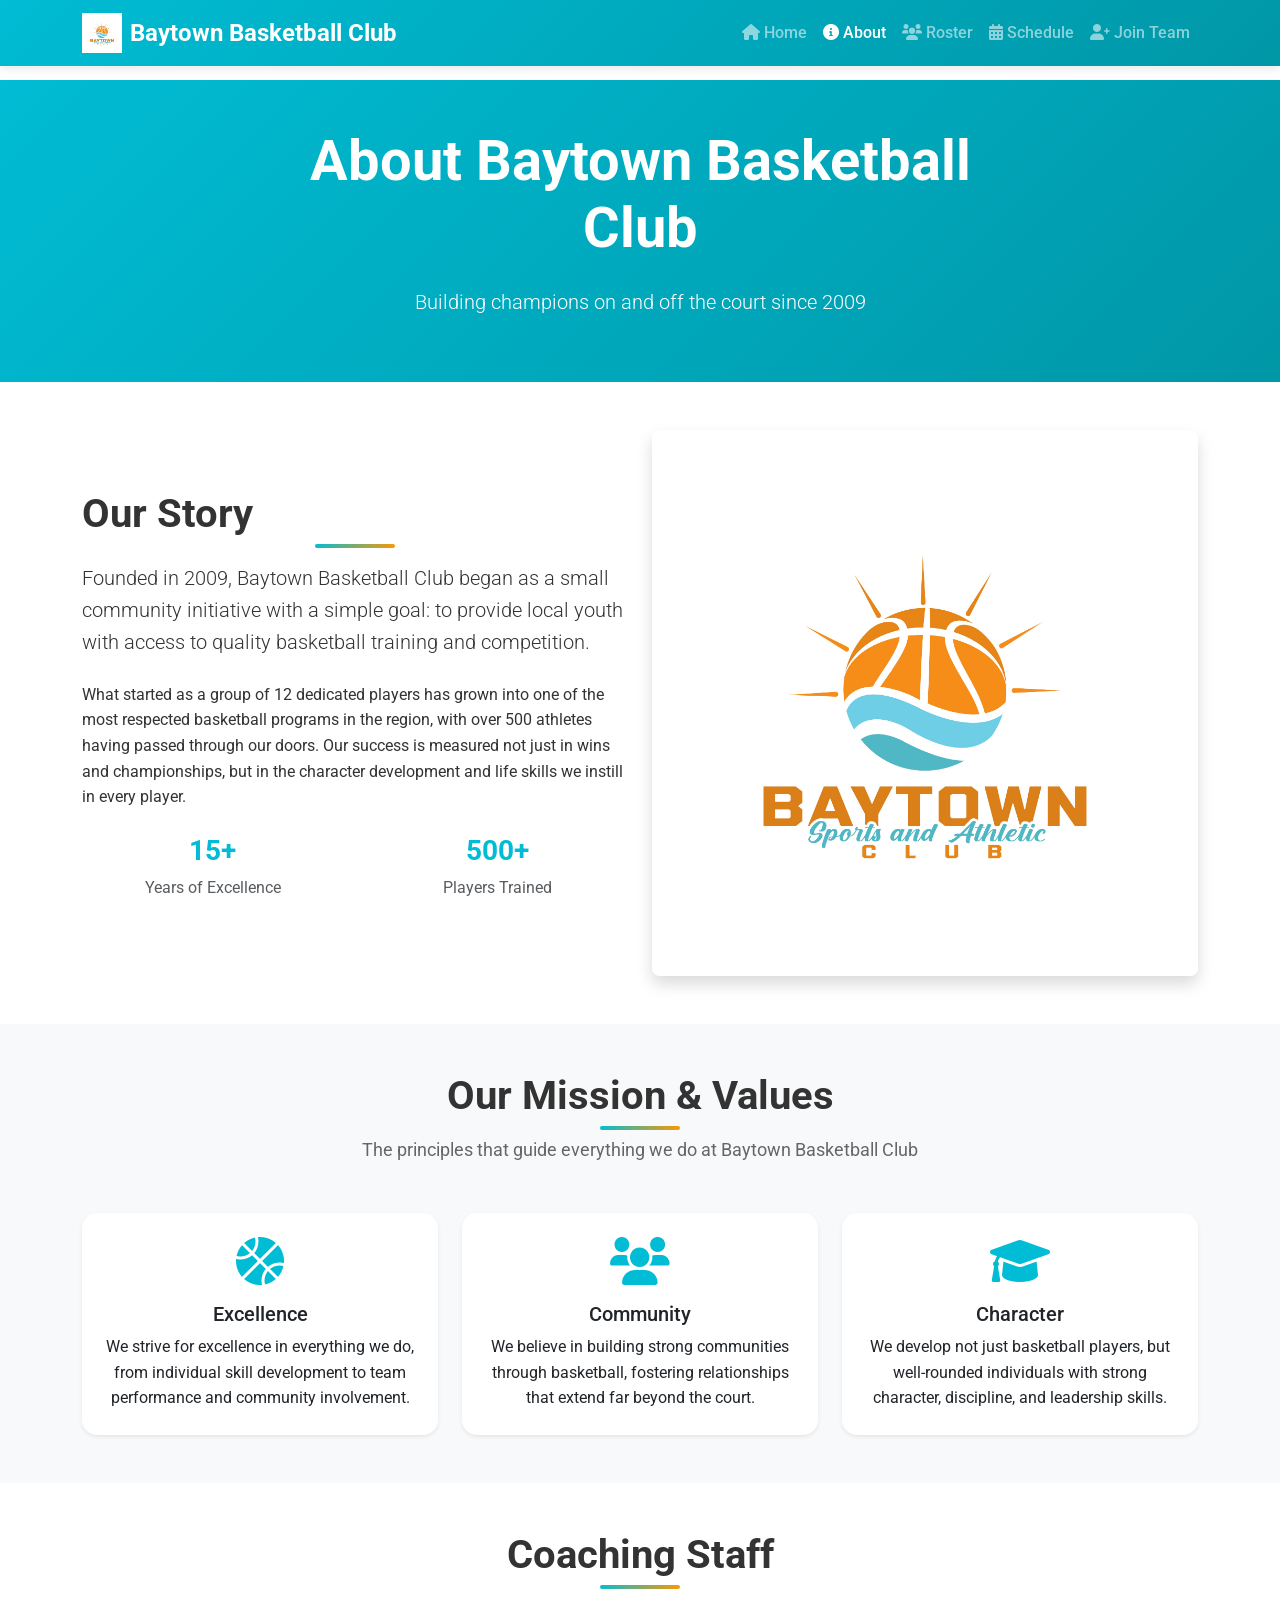
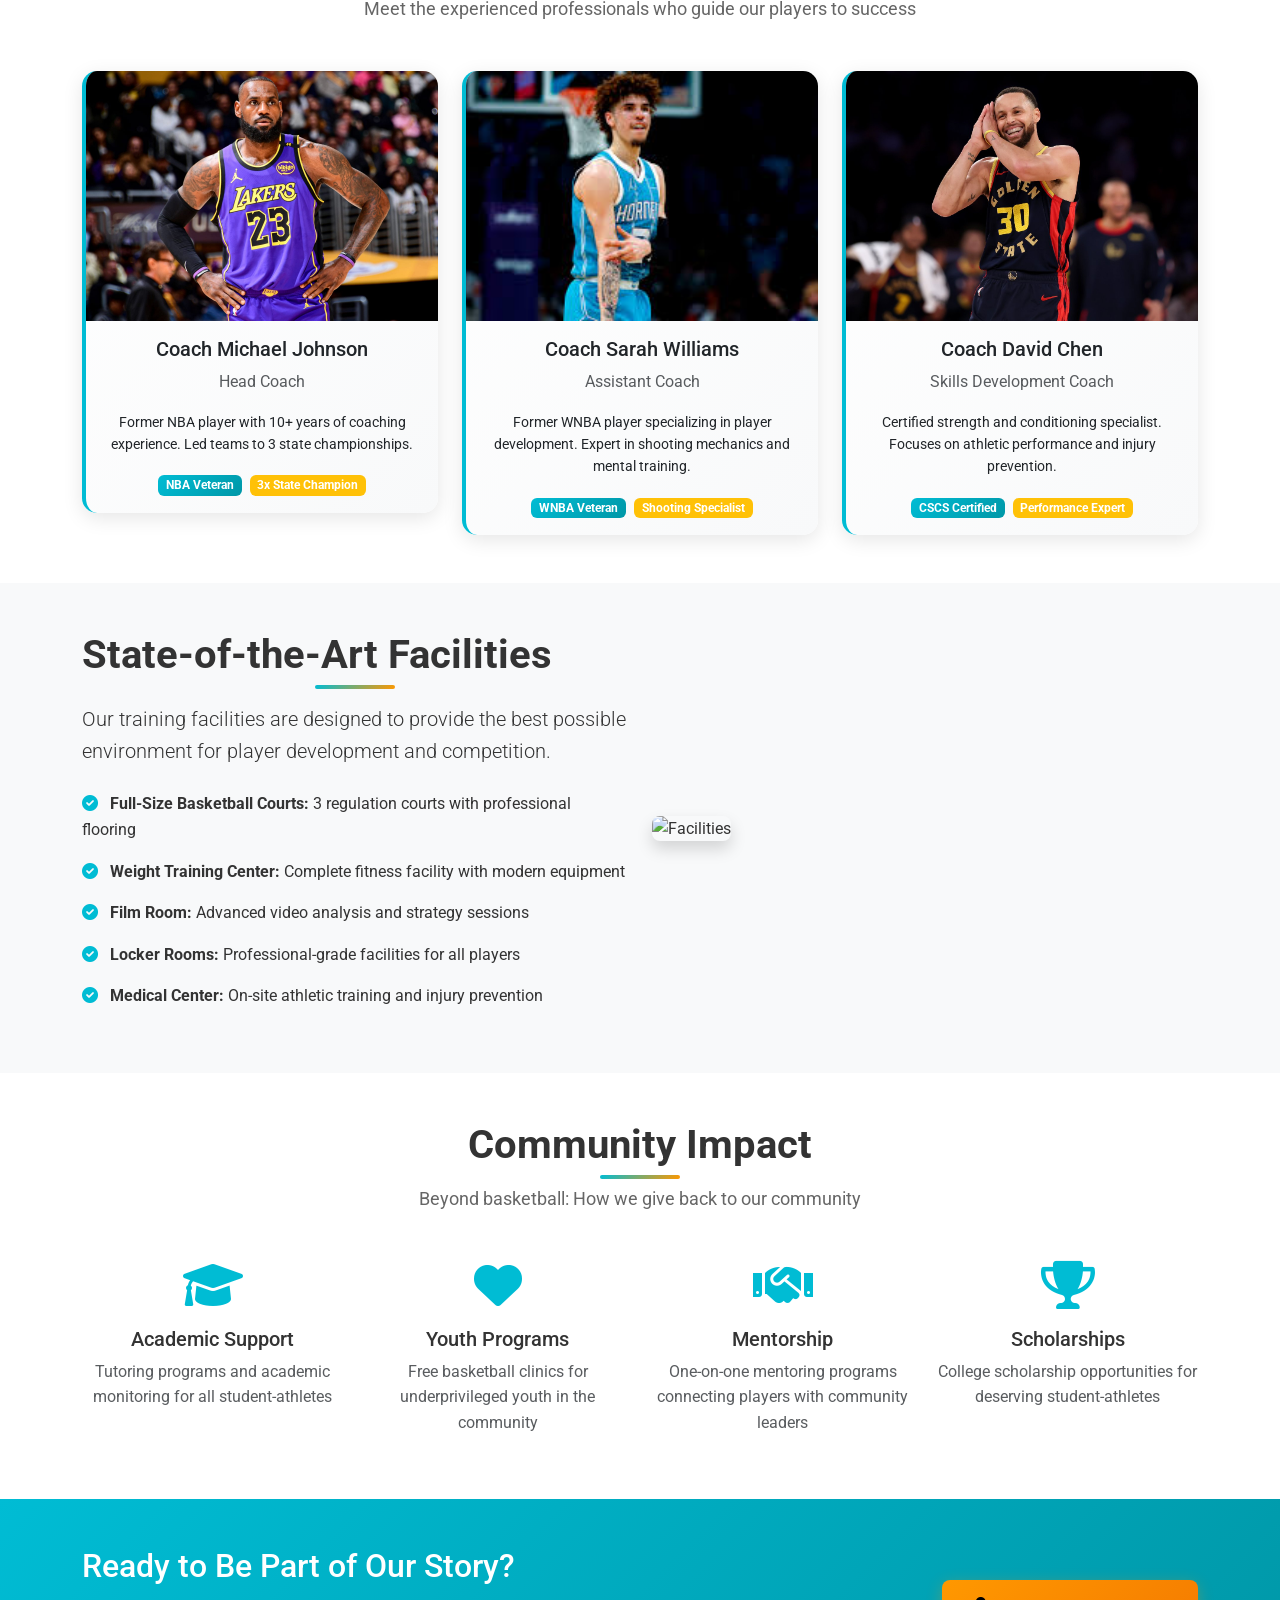
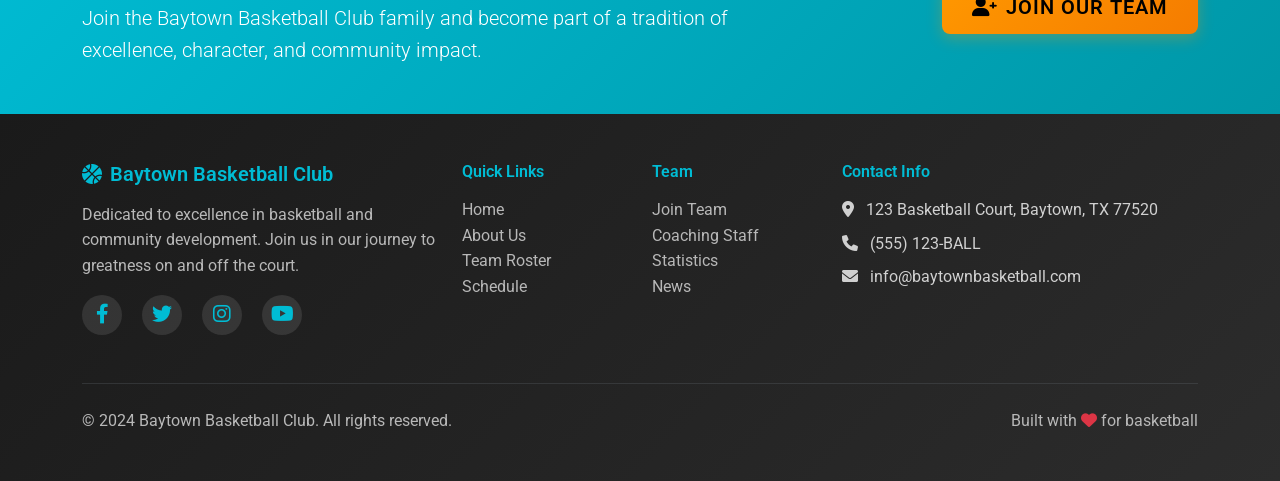
==== About.html @ 28d0caa4 "website draft done" ====
<!DOCTYPE html>
<html lang="en">
<head>
  <meta charset="utf-8" />
  <meta name="viewport" content="width=device-width, initial-scale=1" />
  <meta name="description" content="About Baytown Basketball Club - Our History, Mission, and Values" />
  <meta name="robots" content="noindex, nofollow" />
  <title>About Us - Baytown Basketball Club</title>
  <link rel="icon" type="image/png" href="IMG_2654.png" />

  <!-- Bootstrap CDN -->
  <link href="https://cdn.jsdelivr.net/npm/bootstrap@5.3.3/dist/css/bootstrap.min.css" rel="stylesheet">
  <!-- Font Awesome for icons -->
  <link rel="stylesheet" href="https://cdnjs.cloudflare.com/ajax/libs/font-awesome/6.0.0/css/all.min.css">
  <!-- Google Fonts -->
  <link href="https://fonts.googleapis.com/css2?family=Roboto:wght@300;400;500;700;900&display=swap" rel="stylesheet">
  
  <!-- CSS -->
  <link rel="stylesheet" href="style.css">
</head>
<body>
  <!-- Navigation Header -->
  <nav class="navbar navbar-expand-lg navbar-dark bg-primary fixed-top">
    <div class="container">
      <a class="navbar-brand d-flex align-items-center" href="Index.html">
        <img src="IMG_2654.png" alt="Baytown Basketball" height="40" class="me-2">
        <span class="fw-bold">Baytown Basketball Club</span>
      </a>
      
      <button class="navbar-toggler" type="button" data-bs-toggle="collapse" data-bs-target="#navbarNav">
        <span class="navbar-toggler-icon"></span>
      </button>
      
      <div class="collapse navbar-collapse" id="navbarNav">
        <ul class="navbar-nav ms-auto">
          <li class="nav-item">
            <a class="nav-link" href="Index.html">
              <i class="fas fa-home me-1"></i>Home
            </a>
          </li>
          <li class="nav-item">
            <a class="nav-link active" href="About.html">
              <i class="fas fa-info-circle me-1"></i>About
            </a>
          </li>
          <li class="nav-item">
            <a class="nav-link" href="Roster.html">
              <i class="fas fa-users me-1"></i>Roster
            </a>
          </li>
          <li class="nav-item">
            <a class="nav-link" href="Schedule.html">
              <i class="fas fa-calendar-alt me-1"></i>Schedule
            </a>
          </li>
          <li class="nav-item">
            <a class="nav-link" href="Register.html">
              <i class="fas fa-user-plus me-1"></i>Join Team
            </a>
          </li>
        </ul>
      </div>
    </div>
  </nav>

  <!-- Page Header -->
  <section class="py-5 bg-primary text-white">
    <div class="container">
      <div class="row">
        <div class="col-lg-8 mx-auto text-center">
          <h1 class="display-4 fw-bold mb-4 fade-in">About Baytown Basketball Club</h1>
          <p class="lead fade-in">
            Building champions on and off the court since 2009
          </p>
        </div>
      </div>
    </div>
  </section>

  <!-- Our Story Section -->
  <section class="py-5">
    <div class="container">
      <div class="row align-items-center">
        <div class="col-lg-6">
          <div class="fade-in">
            <h2 class="section-title text-start mb-4">Our Story</h2>
            <p class="lead mb-4">
              Founded in 2009, Baytown Basketball Club began as a small community initiative 
              with a simple goal: to provide local youth with access to quality basketball 
              training and competition.
            </p>
            <p class="mb-4">
              What started as a group of 12 dedicated players has grown into one of the most 
              respected basketball programs in the region, with over 500 athletes having 
              passed through our doors. Our success is measured not just in wins and 
              championships, but in the character development and life skills we instill 
              in every player.
            </p>
            <div class="row">
              <div class="col-6">
                <div class="text-center">
                  <h3 class="text-primary fw-bold">15+</h3>
                  <p class="text-muted">Years of Excellence</p>
                </div>
              </div>
              <div class="col-6">
                <div class="text-center">
                  <h3 class="text-primary fw-bold">500+</h3>
                  <p class="text-muted">Players Trained</p>
                </div>
              </div>
            </div>
          </div>
        </div>
        <div class="col-lg-6">
          <div class="fade-in">
            <img src="IMG_2654.png" alt="Team History" class="img-fluid rounded-3 shadow">
          </div>
        </div>
      </div>
    </div>
  </section>

  <!-- Mission & Values Section -->
  <section class="py-5 bg-light">
    <div class="container">
      <div class="section-header fade-in">
        <h2 class="section-title">Our Mission & Values</h2>
        <p class="section-subtitle">
          The principles that guide everything we do at Baytown Basketball Club
        </p>
      </div>
      <div class="row g-4">
        <div class="col-lg-4">
          <div class="card h-100 border-0 shadow-sm fade-in">
            <div class="card-body text-center p-4">
              <div class="mb-3">
                <i class="fas fa-basketball-ball fa-3x text-primary"></i>
              </div>
              <h5 class="card-title">Excellence</h5>
              <p class="card-text">
                We strive for excellence in everything we do, from individual skill development 
                to team performance and community involvement.
              </p>
            </div>
          </div>
        </div>
        <div class="col-lg-4">
          <div class="card h-100 border-0 shadow-sm fade-in">
            <div class="card-body text-center p-4">
              <div class="mb-3">
                <i class="fas fa-users fa-3x text-primary"></i>
              </div>
              <h5 class="card-title">Community</h5>
              <p class="card-text">
                We believe in building strong communities through basketball, fostering 
                relationships that extend far beyond the court.
              </p>
            </div>
          </div>
        </div>
        <div class="col-lg-4">
          <div class="card h-100 border-0 shadow-sm fade-in">
            <div class="card-body text-center p-4">
              <div class="mb-3">
                <i class="fas fa-graduation-cap fa-3x text-primary"></i>
              </div>
              <h5 class="card-title">Character</h5>
              <p class="card-text">
                We develop not just basketball players, but well-rounded individuals with 
                strong character, discipline, and leadership skills.
              </p>
            </div>
          </div>
        </div>
      </div>
    </div>
  </section>

  <!-- Coaching Staff Section -->
  <section class="py-5">
    <div class="container">
      <div class="section-header fade-in">
        <h2 class="section-title">Coaching Staff</h2>
        <p class="section-subtitle">
          Meet the experienced professionals who guide our players to success
        </p>
      </div>
      <div class="row g-4">
        <div class="col-lg-4">
          <div class="card player-card fade-in">
            <img src="https://images.unsplash.com/photo-1546519638-68e109498ffc?w=400&h=400&fit=crop&crop=face" class="card-img-top" alt="Head Coach" onerror="this.src='lebron.jpg'">
            <div class="card-body text-center">
              <h5 class="card-title">Coach Michael Johnson</h5>
              <p class="card-text text-muted">Head Coach</p>
              <p class="card-text small">
                Former NBA player with 10+ years of coaching experience. 
                Led teams to 3 state championships.
              </p>
              <div class="coach-credentials">
                <span class="badge bg-primary me-1">NBA Veteran</span>
                <span class="badge bg-warning">3x State Champion</span>
              </div>
            </div>
          </div>
        </div>
        <div class="col-lg-4">
          <div class="card player-card fade-in">
            <img src="https://images.unsplash.com/photo-1571019613454-1cb2f99b2d8b?w=400&h=400&fit=crop&crop=face" class="card-img-top" alt="Assistant Coach" onerror="this.src='melo.jpeg'">
            <div class="card-body text-center">
              <h5 class="card-title">Coach Sarah Williams</h5>
              <p class="card-text text-muted">Assistant Coach</p>
              <p class="card-text small">
                Former WNBA player specializing in player development. 
                Expert in shooting mechanics and mental training.
              </p>
              <div class="coach-credentials">
                <span class="badge bg-primary me-1">WNBA Veteran</span>
                <span class="badge bg-warning">Shooting Specialist</span>
              </div>
            </div>
          </div>
        </div>
        <div class="col-lg-4">
          <div class="card player-card fade-in">
            <img src="https://images.unsplash.com/photo-1546519638-68e109498ffc?w=400&h=400&fit=crop&crop=face" class="card-img-top" alt="Skills Coach" onerror="this.src='steph.jpg'">
            <div class="card-body text-center">
              <h5 class="card-title">Coach David Chen</h5>
              <p class="card-text text-muted">Skills Development Coach</p>
              <p class="card-text small">
                Certified strength and conditioning specialist. 
                Focuses on athletic performance and injury prevention.
              </p>
              <div class="coach-credentials">
                <span class="badge bg-primary me-1">CSCS Certified</span>
                <span class="badge bg-warning">Performance Expert</span>
              </div>
            </div>
          </div>
        </div>
      </div>
    </div>
  </section>

  <!-- Facilities Section -->
  <section class="py-5 bg-light">
    <div class="container">
      <div class="row align-items-center">
        <div class="col-lg-6">
          <div class="fade-in">
            <h2 class="section-title text-start mb-4">State-of-the-Art Facilities</h2>
            <p class="lead mb-4">
              Our training facilities are designed to provide the best possible environment 
              for player development and competition.
            </p>
            <ul class="list-unstyled">
              <li class="mb-3">
                <i class="fas fa-check-circle text-primary me-2"></i>
                <strong>Full-Size Basketball Courts:</strong> 3 regulation courts with professional flooring
              </li>
              <li class="mb-3">
                <i class="fas fa-check-circle text-primary me-2"></i>
                <strong>Weight Training Center:</strong> Complete fitness facility with modern equipment
              </li>
              <li class="mb-3">
                <i class="fas fa-check-circle text-primary me-2"></i>
                <strong>Film Room:</strong> Advanced video analysis and strategy sessions
              </li>
              <li class="mb-3">
                <i class="fas fa-check-circle text-primary me-2"></i>
                <strong>Locker Rooms:</strong> Professional-grade facilities for all players
              </li>
              <li class="mb-3">
                <i class="fas fa-check-circle text-primary me-2"></i>
                <strong>Medical Center:</strong> On-site athletic training and injury prevention
              </li>
            </ul>
          </div>
        </div>
        <div class="col-lg-6">
          <div class="fade-in">
            <img src="gif.gif" alt="Facilities" class="img-fluid rounded-3 shadow">
          </div>
        </div>
      </div>
    </div>
  </section>

  <!-- Community Impact Section -->
  <section class="py-5">
    <div class="container">
      <div class="section-header fade-in">
        <h2 class="section-title">Community Impact</h2>
        <p class="section-subtitle">
          Beyond basketball: How we give back to our community
        </p>
      </div>
      <div class="row g-4">
        <div class="col-lg-3 col-md-6">
          <div class="text-center fade-in">
            <div class="mb-3">
              <i class="fas fa-graduation-cap fa-3x text-primary"></i>
            </div>
            <h5>Academic Support</h5>
            <p class="text-muted">
              Tutoring programs and academic monitoring for all student-athletes
            </p>
          </div>
        </div>
        <div class="col-lg-3 col-md-6">
          <div class="text-center fade-in">
            <div class="mb-3">
              <i class="fas fa-heart fa-3x text-primary"></i>
            </div>
            <h5>Youth Programs</h5>
            <p class="text-muted">
              Free basketball clinics for underprivileged youth in the community
            </p>
          </div>
        </div>
        <div class="col-lg-3 col-md-6">
          <div class="text-center fade-in">
            <div class="mb-3">
              <i class="fas fa-handshake fa-3x text-primary"></i>
            </div>
            <h5>Mentorship</h5>
            <p class="text-muted">
              One-on-one mentoring programs connecting players with community leaders
            </p>
          </div>
        </div>
        <div class="col-lg-3 col-md-6">
          <div class="text-center fade-in">
            <div class="mb-3">
              <i class="fas fa-trophy fa-3x text-primary"></i>
            </div>
            <h5>Scholarships</h5>
            <p class="text-muted">
              College scholarship opportunities for deserving student-athletes
            </p>
          </div>
        </div>
      </div>
    </div>
  </section>

  <!-- Call to Action -->
  <section class="py-5 bg-primary text-white">
    <div class="container">
      <div class="row align-items-center">
        <div class="col-lg-8">
          <div class="fade-in">
            <h2 class="mb-3">Ready to Be Part of Our Story?</h2>
            <p class="lead mb-0">
              Join the Baytown Basketball Club family and become part of a tradition 
              of excellence, character, and community impact.
            </p>
          </div>
        </div>
        <div class="col-lg-4 text-lg-end">
          <div class="fade-in">
            <a href="Register.html" class="btn btn-warning btn-lg">
              <i class="fas fa-user-plus me-2"></i>Join Our Team
            </a>
          </div>
        </div>
      </div>
    </div>
  </section>

  <!-- Footer -->
  <footer class="bg-dark text-light py-5">
    <div class="container">
      <div class="row">
        <div class="col-lg-4 mb-4">
          <h5 class="text-primary mb-3">
            <i class="fas fa-basketball-ball me-2"></i>Baytown Basketball Club
          </h5>
          <p class="text-muted">
            Dedicated to excellence in basketball and community development. 
            Join us in our journey to greatness on and off the court.
          </p>
          <div class="social-links">
            <a href="#" class="text-primary me-3"><i class="fab fa-facebook-f fa-lg"></i></a>
            <a href="#" class="text-primary me-3"><i class="fab fa-twitter fa-lg"></i></a>
            <a href="#" class="text-primary me-3"><i class="fab fa-instagram fa-lg"></i></a>
            <a href="#" class="text-primary"><i class="fab fa-youtube fa-lg"></i></a>
          </div>
        </div>
        
        <div class="col-lg-2 col-md-6 mb-4">
          <h6 class="text-primary mb-3">Quick Links</h6>
          <ul class="list-unstyled">
            <li><a href="Index.html" class="text-muted text-decoration-none">Home</a></li>
            <li><a href="About.html" class="text-muted text-decoration-none">About Us</a></li>
            <li><a href="Roster.html" class="text-muted text-decoration-none">Team Roster</a></li>
            <li><a href="Schedule.html" class="text-muted text-decoration-none">Schedule</a></li>
          </ul>
        </div>
        
        <div class="col-lg-2 col-md-6 mb-4">
          <h6 class="text-primary mb-3">Team</h6>
          <ul class="list-unstyled">
            <li><a href="Register.html" class="text-muted text-decoration-none">Join Team</a></li>
            <li><a href="#" class="text-muted text-decoration-none">Coaching Staff</a></li>
            <li><a href="#" class="text-muted text-decoration-none">Statistics</a></li>
            <li><a href="#" class="text-muted text-decoration-none">News</a></li>
          </ul>
        </div>
        
        <div class="col-lg-4 mb-4">
          <h6 class="text-primary mb-3">Contact Info</h6>
          <div class="contact-info">
            <p class="text-muted mb-2">
              <i class="fas fa-map-marker-alt me-2"></i>
              123 Basketball Court, Baytown, TX 77520
            </p>
            <p class="text-muted mb-2">
              <i class="fas fa-phone me-2"></i>
              (555) 123-BALL
            </p>
            <p class="text-muted">
              <i class="fas fa-envelope me-2"></i>
              info@baytownbasketball.com
            </p>
          </div>
        </div>
      </div>
      
      <hr class="my-4 border-secondary">
      
      <div class="row align-items-center">
        <div class="col-md-6">
          <p class="text-muted mb-0">&copy; 2024 Baytown Basketball Club. All rights reserved.</p>
        </div>
        <div class="col-md-6 text-md-end">
          <p class="text-muted mb-0">Built with <i class="fas fa-heart text-danger"></i> for basketball</p>
        </div>
      </div>
    </div>
  </footer>

  <!-- Bootstrap JS -->
  <script src="https://cdn.jsdelivr.net/npm/bootstrap@5.3.3/dist/js/bootstrap.bundle.min.js"></script>
  <!-- jQuery -->
  <script src="https://code.jquery.com/jquery-3.6.0.min.js"></script>
  <!-- Custom JS -->
  <script src="script.js"></script>
</body>
</html>
---- style.css ----
/* Custom CSS Variables */
:root {
  --primary-cyan: #00BCD4;
  --primary-orange: #FF9800;
  --dark-cyan: #0097A7;
  --dark-orange: #F57C00;
  --light-cyan: #B2EBF2;
  --light-orange: #FFE0B2;
  --dark-bg: #1a1a1a;
  --text-dark: #333;
  --text-light: #666;
}

/* Global Styles */
body {
  font-family: 'Roboto', sans-serif;
  line-height: 1.6;
  color: var(--text-dark);
  padding-top: 80px; /* Account for fixed navbar */
}

/* Navigation Styles */
.navbar {
  background: linear-gradient(135deg, var(--primary-cyan), var(--dark-cyan)) !important;
  box-shadow: 0 2px 10px rgba(0, 0, 0, 0.1);
  transition: all 0.3s ease;
}

.navbar-brand {
  font-size: 1.5rem;
  font-weight: 700;
}

.nav-link {
  font-weight: 500;
  transition: all 0.3s ease;
  position: relative;
}

.nav-link:hover {
  color: var(--primary-orange) !important;
  transform: translateY(-2px);
}

.nav-link::after {
  content: '';
  position: absolute;
  width: 0;
  height: 2px;
  bottom: 0;
  left: 50%;
  background-color: var(--primary-orange);
  transition: all 0.3s ease;
}

.nav-link:hover::after {
  width: 100%;
  left: 0;
}

/* Hero Section */
.hero-section {
  background: linear-gradient(135deg, var(--primary-cyan), var(--primary-orange));
  min-height: 70vh;
  display: flex;
  align-items: center;
  position: relative;
  overflow: hidden;
}

.hero-section::before {
  content: '';
  position: absolute;
  top: 0;
  left: 0;
  right: 0;
  bottom: 0;
  background: url('data:image/svg+xml,<svg xmlns="http://www.w3.org/2000/svg" viewBox="0 0 100 100"><defs><pattern id="basketball" x="0" y="0" width="20" height="20" patternUnits="userSpaceOnUse"><circle cx="10" cy="10" r="8" fill="none" stroke="rgba(255,255,255,0.1)" stroke-width="1"/></pattern></defs><rect width="100" height="100" fill="url(%23basketball)"/></svg>');
  opacity: 0.3;
}

.hero-content {
  position: relative;
  z-index: 2;
  color: white;
}

.hero-title {
  font-size: 3.5rem;
  font-weight: 900;
  text-shadow: 2px 2px 4px rgba(0, 0, 0, 0.3);
  margin-bottom: 1rem;
}

.hero-subtitle {
  font-size: 1.3rem;
  font-weight: 300;
  margin-bottom: 2rem;
  opacity: 0.9;
}

/* Buttons */
.btn-primary {
  background: linear-gradient(135deg, var(--primary-cyan), var(--dark-cyan));
  border: none;
  padding: 12px 30px;
  font-weight: 600;
  text-transform: uppercase;
  letter-spacing: 1px;
  transition: all 0.3s ease;
  box-shadow: 0 4px 15px rgba(0, 188, 212, 0.3);
}

.btn-primary:hover {
  background: linear-gradient(135deg, var(--dark-cyan), var(--primary-cyan));
  transform: translateY(-2px);
  box-shadow: 0 6px 20px rgba(0, 188, 212, 0.4);
}

.btn-warning {
  background: linear-gradient(135deg, var(--primary-orange), var(--dark-orange));
  border: none;
  padding: 12px 30px;
  font-weight: 600;
  text-transform: uppercase;
  letter-spacing: 1px;
  transition: all 0.3s ease;
  box-shadow: 0 4px 15px rgba(255, 152, 0, 0.3);
}

.btn-warning:hover {
  background: linear-gradient(135deg, var(--dark-orange), var(--primary-orange));
  transform: translateY(-2px);
  box-shadow: 0 6px 20px rgba(255, 152, 0, 0.4);
}

/* Cards */
.card {
  border: none;
  border-radius: 15px;
  box-shadow: 0 5px 20px rgba(0, 0, 0, 0.1);
  transition: all 0.3s ease;
  overflow: hidden;
}

.card:hover {
  transform: translateY(-10px);
  box-shadow: 0 15px 40px rgba(0, 0, 0, 0.15);
}

.card-img-top {
  height: 250px;
  object-fit: cover;
  transition: transform 0.3s ease;
}

.card:hover .card-img-top {
  transform: scale(1.05);
}

/* Player Cards */
.player-card {
  background: linear-gradient(135deg, #fff, #f8f9fa);
  border-left: 4px solid var(--primary-cyan);
}

.player-card:hover {
  border-left-color: var(--primary-orange);
}

/* Section Headers */
.section-header {
  text-align: center;
  margin-bottom: 3rem;
}

.section-title {
  font-size: 2.5rem;
  font-weight: 700;
  color: var(--text-dark);
  margin-bottom: 1rem;
  position: relative;
}

.section-title::after {
  content: '';
  position: absolute;
  bottom: -10px;
  left: 50%;
  transform: translateX(-50%);
  width: 80px;
  height: 4px;
  background: linear-gradient(135deg, var(--primary-cyan), var(--primary-orange));
  border-radius: 2px;
}

.section-subtitle {
  font-size: 1.1rem;
  color: var(--text-light);
  max-width: 600px;
  margin: 0 auto;
}

/* Stats Section */
.stats-section {
  background: linear-gradient(135deg, var(--light-cyan), var(--light-orange));
  padding: 4rem 0;
}

.stat-item {
  text-align: center;
  padding: 2rem 1rem;
}

.stat-number {
  font-size: 3rem;
  font-weight: 900;
  color: var(--primary-cyan);
  display: block;
}

.stat-label {
  font-size: 1.1rem;
  color: var(--text-dark);
  font-weight: 500;
  text-transform: uppercase;
  letter-spacing: 1px;
}

/* Schedule Styles */
.schedule-item {
  background: white;
  border-radius: 10px;
  padding: 1.5rem;
  margin-bottom: 1rem;
  box-shadow: 0 3px 15px rgba(0, 0, 0, 0.1);
  border-left: 4px solid var(--primary-cyan);
  transition: all 0.3s ease;
}

.schedule-item:hover {
  border-left-color: var(--primary-orange);
  transform: translateX(5px);
}

.game-date {
  color: var(--primary-cyan);
  font-weight: 600;
  font-size: 0.9rem;
  text-transform: uppercase;
  letter-spacing: 1px;
}

.game-teams {
  font-size: 1.2rem;
  font-weight: 600;
  color: var(--text-dark);
  margin: 0.5rem 0;
}

.game-venue {
  color: var(--text-light);
  font-size: 0.95rem;
}

/* Registration Form */
.registration-form {
  background: white;
  border-radius: 15px;
  padding: 2rem;
  box-shadow: 0 10px 30px rgba(0, 0, 0, 0.1);
  border-top: 4px solid var(--primary-orange);
}

.form-control {
  border: 2px solid #e9ecef;
  border-radius: 8px;
  padding: 12px 15px;
  font-size: 1rem;
  transition: all 0.3s ease;
}

.form-control:focus {
  border-color: var(--primary-cyan);
  box-shadow: 0 0 0 0.2rem rgba(0, 188, 212, 0.25);
}

.form-label {
  font-weight: 600;
  color: var(--text-dark);
  margin-bottom: 0.5rem;
}

/* Footer */
footer {
  background: linear-gradient(135deg, var(--dark-bg), #2c2c2c) !important;
}

/* Footer Text Visibility */
footer .text-muted {
  color: #b8b8b8 !important;
  transition: color 0.3s ease;
}

footer .text-muted:hover {
  color: var(--primary-cyan) !important;
}

footer h5, footer h6 {
  color: var(--primary-cyan) !important;
  font-weight: 600;
}

footer .contact-info p {
  color: #d0d0d0 !important;
}

footer .contact-info p:hover {
  color: var(--primary-orange) !important;
}

footer a {
  color: #b8b8b8 !important;
  text-decoration: none;
  transition: color 0.3s ease;
}

footer a:hover {
  color: var(--primary-cyan) !important;
}

.social-links a {
  display: inline-block;
  width: 40px;
  height: 40px;
  background: rgba(255, 255, 255, 0.1);
  border-radius: 50%;
  text-align: center;
  line-height: 40px;
  transition: all 0.3s ease;
  color: var(--primary-cyan) !important;
}

.social-links a:hover {
  background: var(--primary-cyan);
  color: white !important;
  transform: translateY(-3px);
}

/* Responsive Design */
@media (max-width: 768px) {
  .hero-title {
    font-size: 2.5rem;
  }
  
  .hero-subtitle {
    font-size: 1.1rem;
  }
  
  .section-title {
    font-size: 2rem;
  }
  
  .navbar-brand {
    font-size: 1.2rem;
  }
  
  .card-img-top {
    height: 200px;
  }
}

@media (max-width: 576px) {
  .hero-title {
    font-size: 2rem;
  }
  
  .btn {
    padding: 10px 20px;
    font-size: 0.9rem;
  }
}

/* Animation Classes */
.fade-in {
  opacity: 0;
  transform: translateY(30px);
  transition: all 0.6s ease;
}

.fade-in.visible {
  opacity: 1;
  transform: translateY(0);
}

/* Utility Classes */
.text-primary {
  color: var(--primary-cyan) !important;
}

.bg-primary {
  background: linear-gradient(135deg, var(--primary-cyan), var(--dark-cyan)) !important;
}

.border-primary {
  border-color: var(--primary-cyan) !important;
}

/* Loading Animation */
.loading {
  display: inline-block;
  width: 20px;
  height: 20px;
  border: 3px solid rgba(255, 255, 255, 0.3);
  border-radius: 50%;
  border-top-color: #fff;
  animation: spin 1s ease-in-out infinite;
}

@keyframes spin {
  to { transform: rotate(360deg); }
}
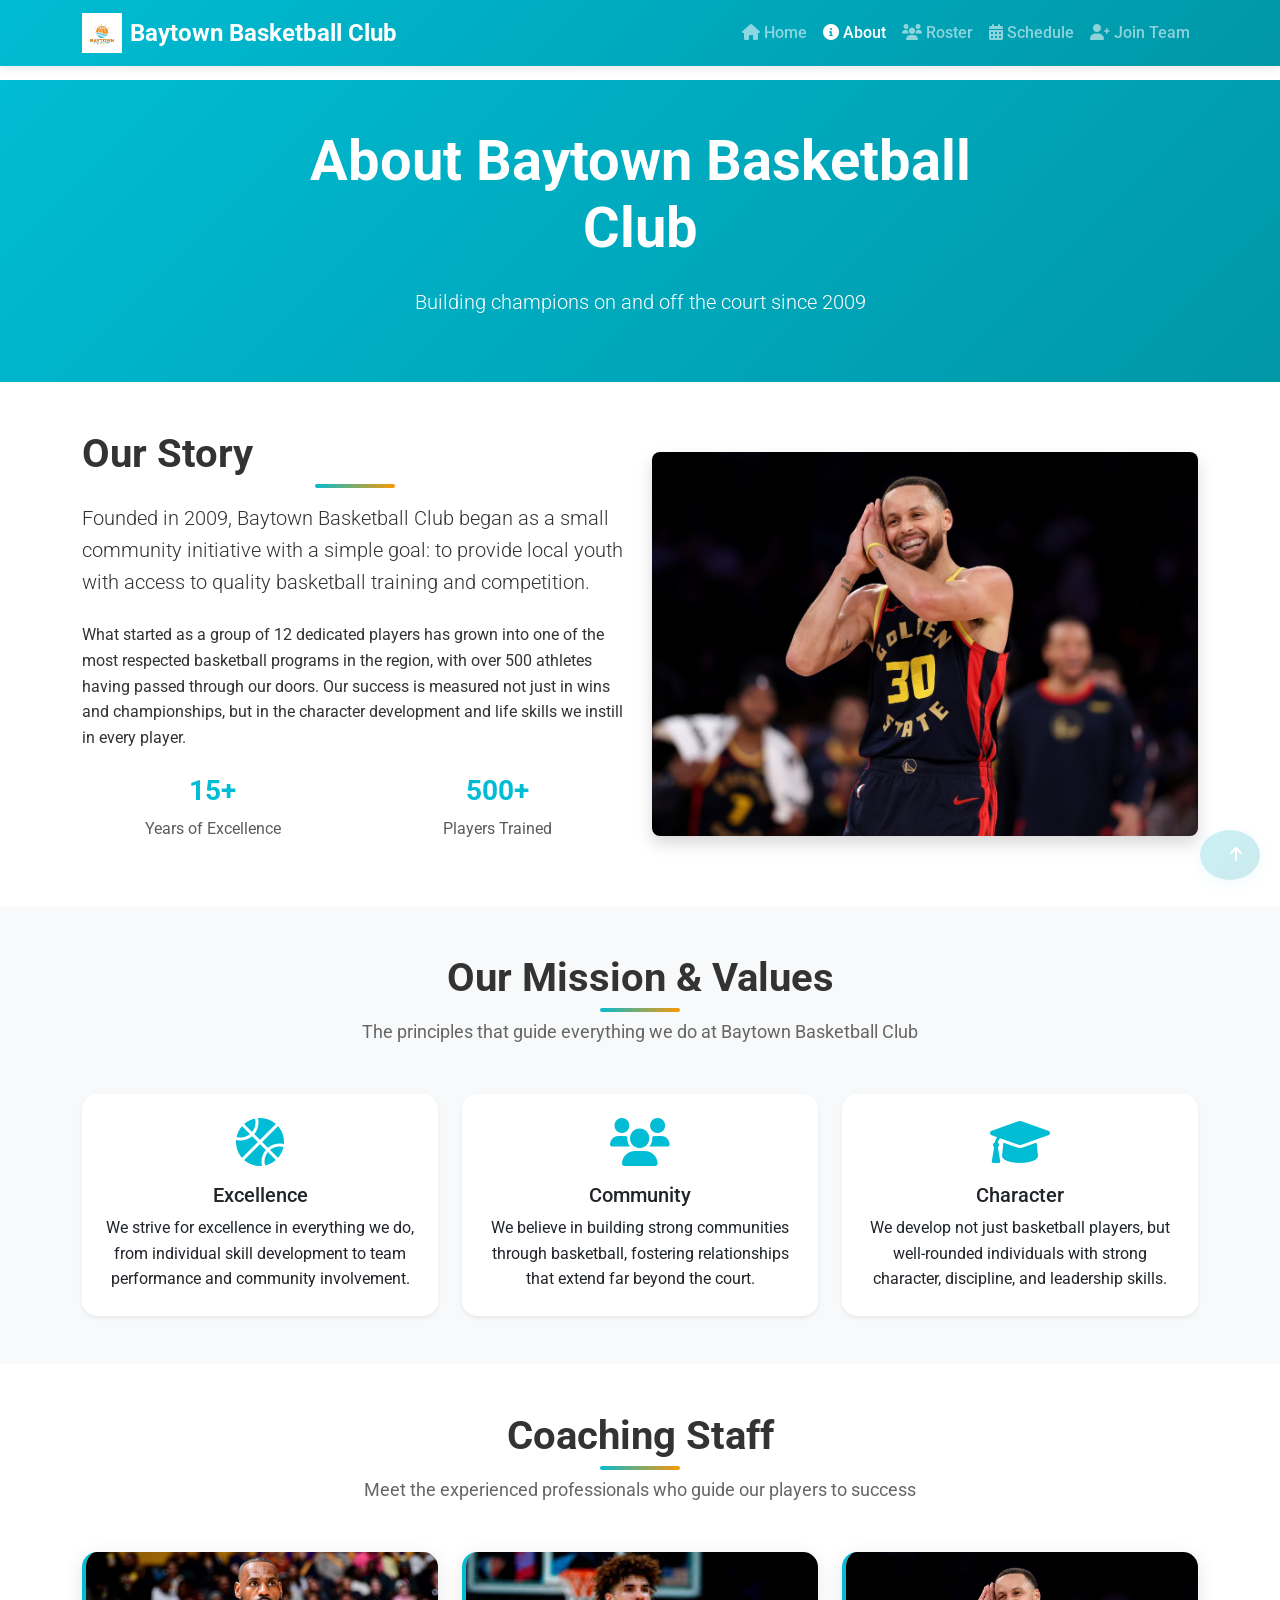
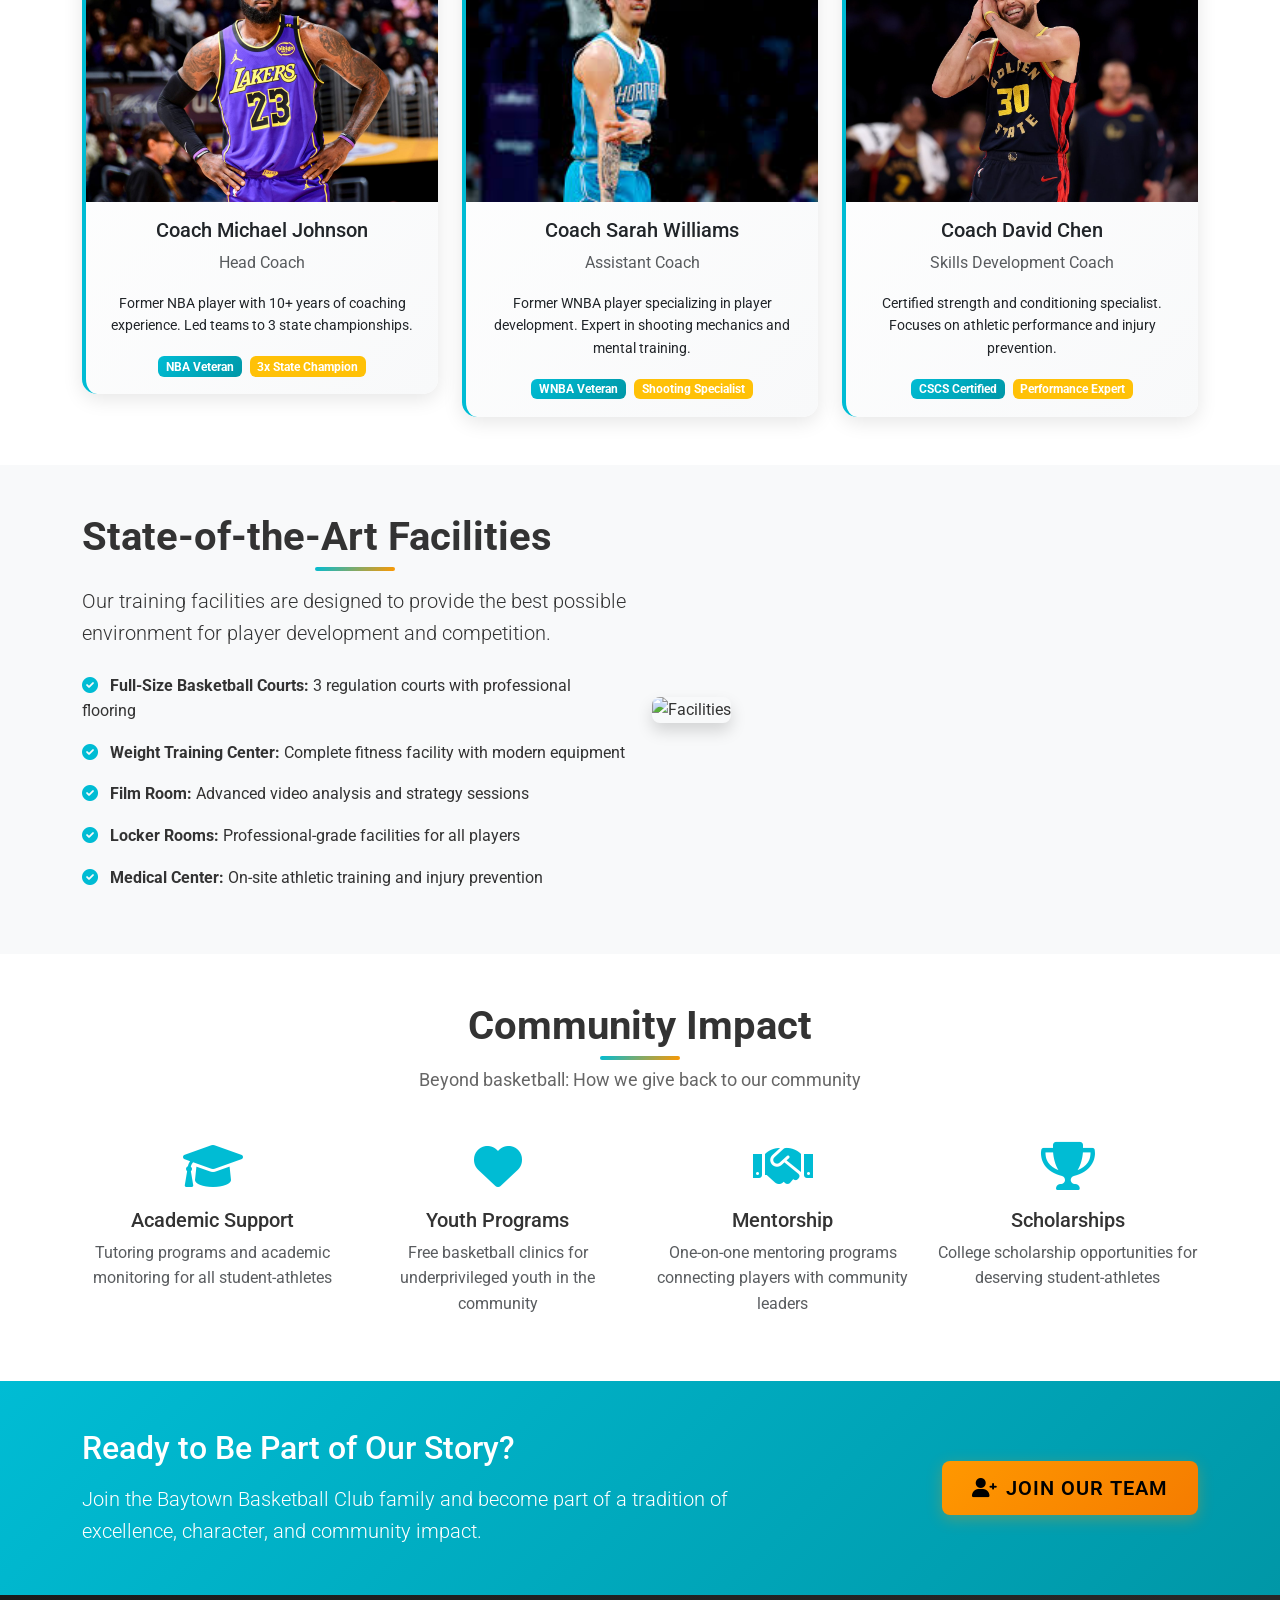
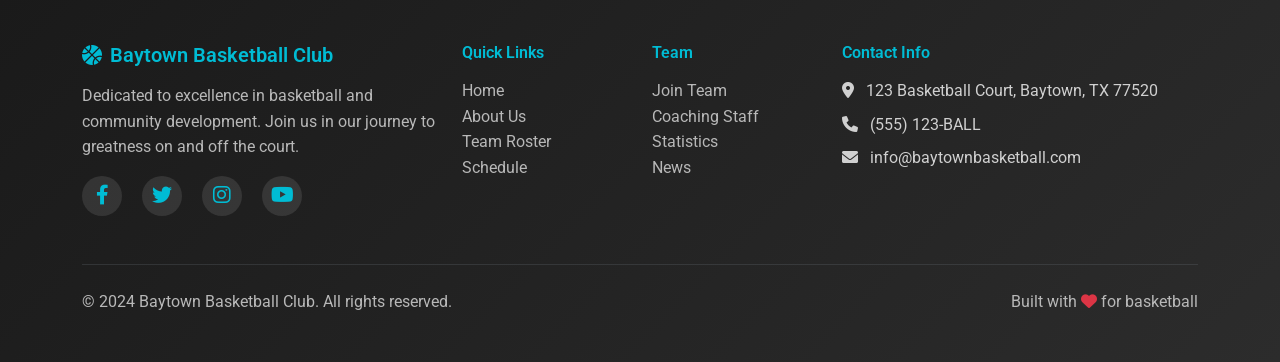
==== commit 51edbcbd: "swapped pictures" ====
--- a/About.html
+++ b/About.html
@@ -114,7 +114,7 @@
         </div>
         <div class="col-lg-6">
           <div class="fade-in">
-            <img src="IMG_2654.png" alt="Team History" class="img-fluid rounded-3 shadow">
+            <img src="steph.jpg" alt="Team History" class="img-fluid rounded-3 shadow">
           </div>
         </div>
       </div>
@@ -189,7 +189,7 @@
       <div class="row g-4">
         <div class="col-lg-4">
           <div class="card player-card fade-in">
-            <img src="https://images.unsplash.com/photo-1546519638-68e109498ffc?w=400&h=400&fit=crop&crop=face" class="card-img-top" alt="Head Coach" onerror="this.src='lebron.jpg'">
+            <img src="lebron.jpg" class="card-img-top" alt="Head Coach">
             <div class="card-body text-center">
               <h5 class="card-title">Coach Michael Johnson</h5>
               <p class="card-text text-muted">Head Coach</p>
@@ -206,7 +206,7 @@
         </div>
         <div class="col-lg-4">
           <div class="card player-card fade-in">
-            <img src="https://images.unsplash.com/photo-1571019613454-1cb2f99b2d8b?w=400&h=400&fit=crop&crop=face" class="card-img-top" alt="Assistant Coach" onerror="this.src='melo.jpeg'">
+            <img src="melo.jpeg" class="card-img-top" alt="Assistant Coach">
             <div class="card-body text-center">
               <h5 class="card-title">Coach Sarah Williams</h5>
               <p class="card-text text-muted">Assistant Coach</p>
@@ -223,7 +223,7 @@
         </div>
         <div class="col-lg-4">
           <div class="card player-card fade-in">
-            <img src="https://images.unsplash.com/photo-1546519638-68e109498ffc?w=400&h=400&fit=crop&crop=face" class="card-img-top" alt="Skills Coach" onerror="this.src='steph.jpg'">
+            <img src="steph.jpg" class="card-img-top" alt="Skills Coach">
             <div class="card-body text-center">
               <h5 class="card-title">Coach David Chen</h5>
               <p class="card-text text-muted">Skills Development Coach</p>
